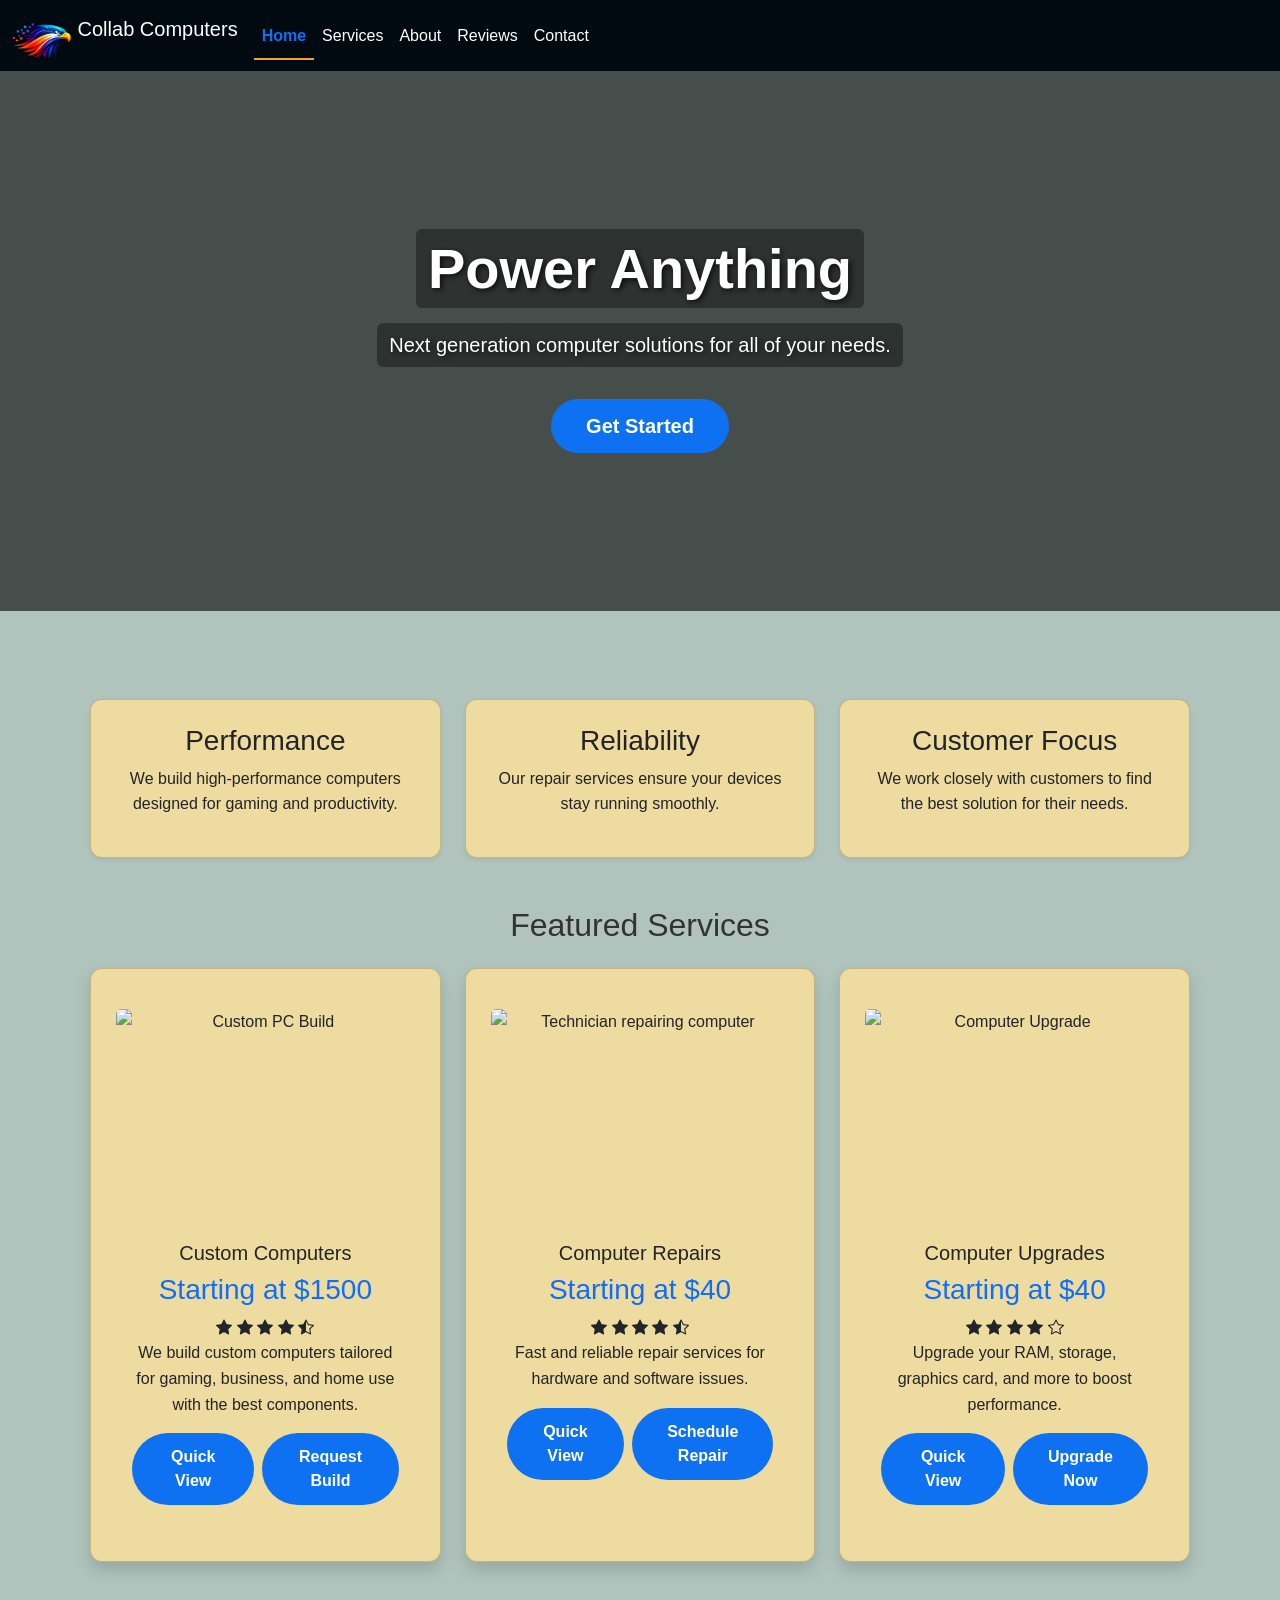
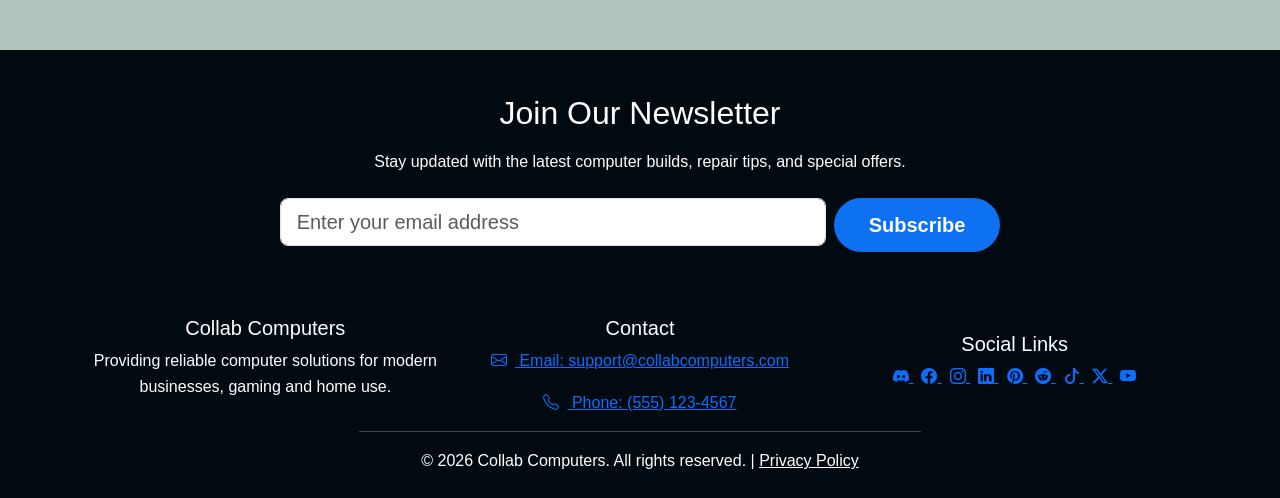
==== Capstones/Digital_Storefront/index.html @ e435ca6a "Eighteenth commit with star ratings added to each product." ====
<!DOCTYPE html>
<html lang="en">

<head>
    <meta charset="UTF-8">
    <meta name="viewport" content="width=device-width, initial-scale=1.0">
    <title>Collab Computers | Home</title>

    <!-- bootstrap link -->
    <link href="https://cdn.jsdelivr.net/npm/bootstrap@5.3.0/dist/css/bootstrap.min.css" rel="stylesheet">

    <!-- bootstrap icon link -->
    <link rel="stylesheet" href="https://cdn.jsdelivr.net/npm/bootstrap-icons@1.11.0/font/bootstrap-icons.css">

    <link rel="stylesheet" href="style.css">
</head>

<body>

    <header>
        <nav class="navbar navbar-expand-lg custom-navbar">
            <div class="container-fluid">
                <a class="navbar-brand"><img src="assets/images/falcon-head-logo.png" alt="Logo" width="60" height="40"
                        class="d-inline-block align-text-top"> Collab Computers</a>
                <button class="navbar-toggler" type="button" data-bs-toggle="collapse" data-bs-target="#navbarNav"
                    aria-controls="navbarNav" aria-expanded="false" aria-label="Toggle navigation">
                    <span class="navbar-toggler-icon"></span>
                </button>
                <div class="collapse navbar-collapse" id="navbarNav">
                    <ul class="navbar-nav">
                        <li class="nav-item">
                            <a class="nav-link active" aria-current="page" href="index.html">Home</a>
                        </li>
                        <li class="nav-item">
                            <a class="nav-link" href="services.html">Services</a>
                        </li>
                        <li class="nav-item">
                            <a class="nav-link" href="about.html">About</a>
                        </li>
                        <li class="nav-item">
                            <a class="nav-link" href="reviews.html">Reviews</a>
                        </li>
                        <li class="nav-item">
                            <a class="nav-link" href="contact.html">Contact</a>
                        </li>
                    </ul>
                </div>
            </div>
        </nav>

        <section class="hero d-flex align-items-center text-center text-white">
            <div class="container">
                <div class="row justify-content-center">
                    <div class="col-lg-8 custom-hero">
                        <h1 class="display-4 fw-bold">Power Anything</h1>
                        <p class="lead">
                            Next generation computer solutions for all of your needs.
                        </p>
                        <a href="services.html" class="btn btn-lg mt-3 hero-btn">
                            Get Started
                        </a>
                    </div>
                </div>
            </div>
        </section>
    </header>

    <main class="container">
        <section class="row g-4 mt-4">

            <div class="col-md-4">
                <div class="card h-100 shadow-sm text-center p-4">
                    <h3>Performance</h3>
                    <p>We build high-performance computers designed for gaming and productivity.</p>
                </div>
            </div>

            <div class="col-md-4">
                <div class="card h-100 shadow-sm text-center p-4">
                    <h3>Reliability</h3>
                    <p>Our repair services ensure your devices stay running smoothly.</p>
                </div>
            </div>

            <div class="col-md-4">
                <div class="card h-100 shadow-sm text-center p-4">
                    <h3>Customer Focus</h3>
                    <p>We work closely with customers to find the best solution for their needs.</p>
                </div>
            </div>

        </section>


        <!-- Featured Section -->
        <section class="featured-section text-center my-5">

            <h2 class="mb-4">Featured Services</h2>

            <div class="row g-4">

                <!-- Custom Computers -->
                <div class="col-md-4">
                    <div class="card h-100 shadow">

                        <img src="https://images.pexels.com/photos/6942359/pexels-photo-6942359.jpeg"
                            class="card-img-top" alt="Custom PC Build">

                        <div class="card-body text-dark">
                            <h5 class="card-title mt-3">Custom Computers</h5>

                            <h3 class="text-primary">Starting at $1500</h3>

                            <div class="text-dark">
                                <i class="bi bi-star-fill"></i>
                                <i class="bi bi-star-fill"></i>
                                <i class="bi bi-star-fill"></i>
                                <i class="bi bi-star-fill"></i>
                                <i class="bi bi-star-half"></i>
                            </div>

                            <p class="card-text">
                                We build custom computers tailored for gaming, business, and home use with the best
                                components.
                            </p>

                            <div class="d-flex justify-content-center gap-2">
                                <button class="btn btn-outline-secondary" data-bs-toggle="modal"
                                    data-bs-target="#quickViewPC">
                                    Quick View
                                </button>

                                <a href="contact.html" class="btn btn-primary">
                                    Request Build
                                </a>
                            </div>

                        </div>
                    </div>
                </div>

                <!-- Computer Repairs -->
                <div class="col-md-4">
                    <div class="card h-100 shadow">

                        <img src="https://images.pexels.com/photos/7639373/pexels-photo-7639373.jpeg"
                            class="card-img-top" alt="Technician repairing computer">

                        <div class="card-body text-center">

                            <h5 class="card-title mt-3">Computer Repairs</h5>

                            <h3 class="text-primary">Starting at $40</h3>

                            <div class="text-dark">
                                <i class="bi bi-star-fill"></i>
                                <i class="bi bi-star-fill"></i>
                                <i class="bi bi-star-fill"></i>
                                <i class="bi bi-star-fill"></i>
                                <i class="bi bi-star-half"></i>
                            </div>

                            <p class="card-text">
                                Fast and reliable repair services for hardware and software issues.
                            </p>

                            <div class="d-flex justify-content-center gap-2">
                                <button class="btn btn-outline-secondary" data-bs-toggle="modal"
                                    data-bs-target="#quickViewRepair">
                                    Quick View
                                </button>

                                <a href="contact.html" class="btn btn-primary">
                                    Schedule Repair
                                </a>
                            </div>

                        </div>
                    </div>
                </div>

                <!-- Computer Upgrades -->
                <div class="col-md-4">
                    <div class="card h-100 shadow">

                        <img src="https://images.pexels.com/photos/4316/technology-computer-chips-gigabyte.jpg"
                            class="card-img-top" alt="Computer Upgrade">

                        <div class="card-body text-center">

                            <h5 class="card-title mt-3">Computer Upgrades</h5>

                            <h3 class="text-primary">Starting at $40</h3>

                            <div class="text-dark">
                                <i class="bi bi-star-fill"></i>
                                <i class="bi bi-star-fill"></i>
                                <i class="bi bi-star-fill"></i>
                                <i class="bi bi-star-fill"></i>
                                <i class="bi bi-star"></i>
                            </div>

                            <p class="card-text">
                                Upgrade your RAM, storage, graphics card, and more to boost performance.
                            </p>

                            <div class="d-flex justify-content-center gap-2">

                                <button class="btn btn-outline-secondary" data-bs-toggle="modal"
                                    data-bs-target="#quickViewUpgrade">
                                    Quick View
                                </button>

                                <a href="contact.html" class="btn btn-primary">
                                    Upgrade Now
                                </a>

                            </div>

                        </div>
                    </div>
                </div>
        </section>
    </main>

    <footer class="footer text-white mt-auto">

        <section class="newsletter text-center mt-1">

            <div class="container">

                <h2 class="mb-3">Join Our Newsletter</h2>
                <p class="mb-4">
                    Stay updated with the latest computer builds, repair tips, and special offers.
                </p>

                <form class="row justify-content-center g-2">

                    <div class="col-md-6">
                        <input type="email" class="form-control form-control-lg" placeholder="Enter your email address"
                            required>
                    </div>

                    <div class="col-md-auto">
                        <button type="submit" class="btn btn-lg btn-primary">
                            Subscribe
                        </button>
                    </div>

                </form>

            </div>

        </section>


        <div class="container py-4 text-center">

            <div class="row justify-content-center">

                <div class="col-md-4">
                    <h5>Collab Computers</h5>
                    <p>Providing reliable computer solutions for modern businesses, gaming and home use.</p>
                </div>

                <div class="col-md-4">
                    <h5>Contact</h5>

                    <p>
                        <a href="mailto:support@collabcomputers.com">
                            <i class="bi-envelope"></i> Email: support@collabcomputers.com
                        </a>
                    </p>

                    <p>
                        <a href="tel:+15551234567" class="mb-0">
                            <i class="bi-telephone"></i> Phone: (555) 123-4567
                        </a>
                    </p>
                </div>

                <div class="col-md-4 mt-3">
                    <h5>Social Links</h5>

                    <a href="https://discord.com" target="_blank" class="me-2">
                        <i class="bi bi-discord"></i>
                    </a>

                    <a href="https://facebook.com" target="_blank" class="me-2">
                        <i class="bi bi-facebook"></i>
                    </a>

                    <a href="https://instagram.com" target="_blank" class="me-2">
                        <i class="bi bi-instagram"></i>
                    </a>

                    <a href="https://linkedin.com" target="_blank" class="me-2">
                        <i class="bi bi-linkedin"></i>
                    </a>

                    <a href="https://pinterest.com" target="_blank" class="me-2">
                        <i class="bi bi-pinterest"></i>
                    </a>

                    <a href="https://reddit.com" target="_blank" class="me-2">
                        <i class="bi bi-reddit"></i>
                    </a>

                    <a href="https://tiktok.com" target="_blank" class="me-2">
                        <i class="bi bi-tiktok"></i>
                    </a>

                    <a href="https://twitter.com" target="_blank" class="me-2">
                        <i class="bi bi-twitter-x"></i>
                    </a>

                    <a href="https://youtube.com" target="_blank">
                        <i class="bi bi-youtube"></i>
                    </a>
                </div>

                <hr class="border-light w-50 mx-auto">

                <p class="mb-0">
                    &copy; 2026 Collab Computers. All rights reserved.
                    | <a href="privacy-policy.html" class="text-white">Privacy Policy</a>
                </p>
            </div>
        </div>
    </footer>

    <!-- Quick View Modal Custom Builds-->
    <div class="modal fade" id="quickViewPC" tabindex="-1">
        <div class="modal-dialog modal-lg modal-dialog-centered">
            <div class="modal-content">

                <div class="modal-header">
                    <h5 class="modal-title">Custom Computer Build Services</h5>
                    <button type="button" class="btn-close" data-bs-dismiss="modal"></button>
                </div>

                <div class="modal-body">
                    <div class="row">

                        <div class="col-md-6">
                            <img src="https://images.pexels.com/photos/6942359/pexels-photo-6942359.jpeg"
                                class="img-fluid rounded" alt="Custom PC Build">
                        </div>

                        <div class="col-md-6">

                            <h4 class="text-primary">Starting at $1500</h4>

                            <p>
                                Our custom computers are built for gaming, business, streaming,
                                and high-performance workstations using premium components.
                            </p>

                            <ul>
                                <li>Intel or AMD processors</li>
                                <li>High-performance GPUs</li>
                                <li>Custom RGB cases</li>
                                <li>Fast SSD storage</li>
                            </ul>

                        </div>

                    </div>
                </div>

                <div class="modal-footer">
                    <a href="contact.html" class="btn btn-primary">Request Build</a>
                    <button class="btn btn-secondary" data-bs-dismiss="modal">Close</button>
                </div>

            </div>
        </div>
    </div>

    <!-- Quick View Modal Repairs -->
    <div class="modal fade" id="quickViewRepair" tabindex="-1">
        <div class="modal-dialog modal-lg modal-dialog-centered">
            <div class="modal-content">

                <div class="modal-header">
                    <h5 class="modal-title">Computer Repair Services</h5>
                    <button type="button" class="btn-close" data-bs-dismiss="modal"></button>
                </div>

                <div class="modal-body">
                    <div class="row">

                        <div class="col-md-6">
                            <img src="https://images.pexels.com/photos/7639373/pexels-photo-7639373.jpeg"
                                class="img-fluid rounded" alt="Technician repairing computer">
                        </div>

                        <div class="col-md-6">
                            <h4 class="text-primary">Starting at $40</h4>

                            <p>
                                Our technicians provide fast diagnostics and reliable repairs
                                for desktops and laptops.
                            </p>

                            <ul>
                                <li>Hardware repair</li>
                                <li>Software troubleshooting</li>
                                <li>Performance upgrades</li>
                                <li>System cleanup</li>
                            </ul>
                        </div>

                    </div>
                </div>

                <div class="modal-footer">
                    <a href="contact.html" class="btn btn-primary">Schedule Repair</a>
                    <button class="btn btn-secondary" data-bs-dismiss="modal">Close</button>
                </div>

            </div>
        </div>
    </div>

    <!-- Quick View Modal Upgrades -->
    <div class="modal fade" id="quickViewUpgrade" tabindex="-1">
        <div class="modal-dialog modal-lg modal-dialog-centered">
            <div class="modal-content">

                <div class="modal-header">
                    <h5 class="modal-title">Computer Upgrade Services</h5>
                    <button type="button" class="btn-close" data-bs-dismiss="modal"></button>
                </div>

                <div class="modal-body">
                    <div class="row">

                        <div class="col-md-6">
                            <img src="https://images.pexels.com/photos/4316/technology-computer-chips-gigabyte.jpg"
                                class="img-fluid rounded" alt="Computer Upgrade">
                        </div>

                        <div class="col-md-6">

                            <h4 class="text-primary">Starting at $40</h4>

                            <p>
                                Improve your computer's speed and performance with professional
                                hardware upgrades.
                            </p>

                            <ul>
                                <li>RAM upgrades for better multitasking</li>
                                <li>SSD installation for faster boot times</li>
                                <li>Graphics card upgrades for gaming</li>
                                <li>Cooling and performance improvements</li>
                            </ul>

                        </div>

                    </div>
                </div>

                <div class="modal-footer">
                    <a href="contact.html" class="btn btn-primary">Upgrade Now</a>
                    <button class="btn btn-secondary" data-bs-dismiss="modal">Close</button>
                </div>

            </div>
        </div>
    </div>

    <script src="https://cdn.jsdelivr.net/npm/bootstrap@5.3.0/dist/js/bootstrap.bundle.min.js"></script>
</body>

</html>
---- Capstones/Digital_Storefront/style.css ----
/* 1. CSS Variables - The "Theme" Controller */
:root {
    --primary-color: #020a11;    /* Navbar & Footer */
    --accent-color: #0e71f1;     /* Buttons & Highlights */
    --accent-color-2: #f5a328;   /* Buttons & Highlights */
    --bg-light: #b0c4bd;         /* Page Background */
    --card-bg: #eedb9f;          /* Card Background */
    --text-main: #333333;        /* General Text */
    --text-light: #ffffff;       /* Text on Dark Backgrounds */
    --container-width: 1100px;
}


/* 2. Reset & Base Styles */

* {
    margin: 0;
    padding: 0;
    box-sizing: border-box;
}

body {
    font-family: 'Segoe UI', Roboto, Helvetica, Arial, sans-serif;
    line-height: 1.6;
    background-color: var(--bg-light);
    color: var(--text-main);

    display: flex;
    flex-direction: column;
    min-height: 100vh;
}


/* 3. Navbar */

.custom-navbar {
    background-color: var(--primary-color); /* your navbar color */
}

/* Navbar text */
.custom-navbar .navbar-brand,
.custom-navbar .nav-link {
    color: var(--text-light);
}

/* Navigation layout */
.nav-links {
    list-style: none;
    display: flex;
}

.nav-links li {
    margin-left: 20px;
}

.nav-links a {
    color: #bdc3c7;
    text-decoration: none;
    font-weight: 500;
    transition: color 0.3s ease;
}

/* Link hover + active */
.nav-links a:hover,
.nav-links a.active {
    color: var(--text-light);
}

/* Dropdown menu */
.dropdown-menu {
    background-color: var(--text-light);   /* white background */
}

.dropdown-item {
    color: var(--text-main);               /* dark readable text */
}

.dropdown-item:hover {
    background-color: var(--bg-light);
}

/* Dropdown toggle */
.custom-navbar .dropdown-toggle {
    color: var(--text-light);
}

.custom-navbar .dropdown-toggle:hover {
    color: var(--accent-color);
}

.custom-navbar .dropdown-toggle.show {
    color: var(--accent-color);
}

/* Active nav link */
.custom-navbar .nav-link.active {
    color: var(--accent-color) !important;  /* changes the active page color */
    font-weight: 600;
}

/* Hover nav link */
.custom-navbar .nav-link:hover {
    color: var(--accent-color);             /*makes the hover color the same as the accent color */
}

/* Navbar toggle button */
.navbar-toggler {
    border-color: var(--text-light);
}

.navbar-toggler-icon {
    filter: invert(1);          /*inverts hamburger icon color */
}

/* Underline navbar links with fade effect */
.custom-navbar .nav-link {
    position: relative;
}

.custom-navbar .nav-link::after {
    content: "";
    position: absolute;
    width: 0%;
    height: 2px;
    bottom: -4px;
    left: 0;

    background-color: var(--accent-color-2);
    transition: width 0.3s ease;
}

.custom-navbar .nav-link:hover::after,
.custom-navbar .nav-link.active::after {
    width: 100%;
}


/* 4. Hero Section */

.hero {
    background:
        linear-gradient(rgba(0,0,0,0.6), rgba(0,0,0,0.6)),
        url('https://images.pexels.com/photos/1714208/pexels-photo-1714208.jpeg');

    background-size: cover;
    background-position: center;
    min-height: 60vh;
}

/* Hero heading */
.hero h1 {
    font-size: clamp(2rem, 5vw, 3.5rem);
    margin-bottom: 15px;

    display: inline-block;

    text-shadow: 2px 2px 6px rgba(0,0,0,0.8);

    /* Frosted glass backdrop */
    padding: 6px 12px;
    border-radius: 6px;
    background: rgba(0,0,0,0.35);
    backdrop-filter: blur(5px);
}

/* Hero paragraph */
.hero p {
    display: inline-block;

    text-shadow: 2px 2px 6px rgba(0,0,0,0.8);

    padding: 6px 12px;
    border-radius: 6px;
    background: rgba(0,0,0,0.35);
    backdrop-filter: blur(5px);
}

/* Hero layout */
.custom-hero {
    display: flex;
    flex-direction: column;
    align-items: center;
}


/* Buttons */

.hero-btn,
.btn {
    background-color: var(--accent-color);
    color: var(--text-light);

    border: none;
    padding: 12px 35px;
    border-radius: 50px;
    font-weight: bold;

    max-width: fit-content;
}

/* Button hover */
.hero-btn:hover,
.btn:hover {
    background-color: var(--accent-color-2);
    color: var(--text-main);

    transform: scale(1.05);         /* slightly enlarge button */
    transition: all 0.3s ease;      /*smooth out transition */
}


/* 5. Main Layout & Cards */

.container {
    flex: 1;

    width: 90%;
    max-width: var(--container-width);

    margin: 0 auto;
    padding: 40px 0;
}

/* Card grid layout */
.card-grid {
    display: grid;
    grid-template-columns: repeat(3, 1fr); /* 3 columns on desktop */

    gap: 30px;
    margin-top: -100px; /* Overlap effect */
}

/* Card styling */
.card {
    background: var(--card-bg);

    padding: 40px 25px;
    border-radius: 12px;

    text-align: center;

    box-shadow: 0 10px 30px rgba(0,0,0,0.08);
    transition: transform 0.3s ease;
}

/* Cards will now hover and enlarge slightly */
.card:not(.contact-card):hover {
    transform: translateY(-8px) scale(1.02);
    box-shadow: 0 15px 40px rgba(0,0,0,0.15);
}

/* Card images are now the same height */
.card-img-top{
    height:200px;
    object-fit:cover;
}

.modal-content {
    background-color: var(--card-bg);
    color: var(--primary-color);
}

/* 6. Footer */

.footer {
    background: var(--primary-color);
    color: var(--text-light);
    width: 100%;
}

.bi-envelope,
.bi-telephone {
    margin-right: 0.5rem;
}


/* 7. MEDIA QUERIES (The Responsive Magic) */

/* Tablet & Smaller Screens */
@media (max-width: 992px) {

    .card-grid {
        grid-template-columns: repeat(2, 1fr); /* Drop to 2 columns */
        margin-top: 20px; /* Remove overlap for cleaner mobile feel */
    }

}

/* Mobile Phones */
@media (max-width: 600px) {

    .navbar {
        flex-direction: column; /* Stack logo and links */
        gap: 10px;
    }

    .nav-links li {
        margin: 0 10px;
    }

    .card-grid {
        grid-template-columns: 1fr; /* 1 column on small phones */
    }

    .hero {
        height: 50vh;
    }

}
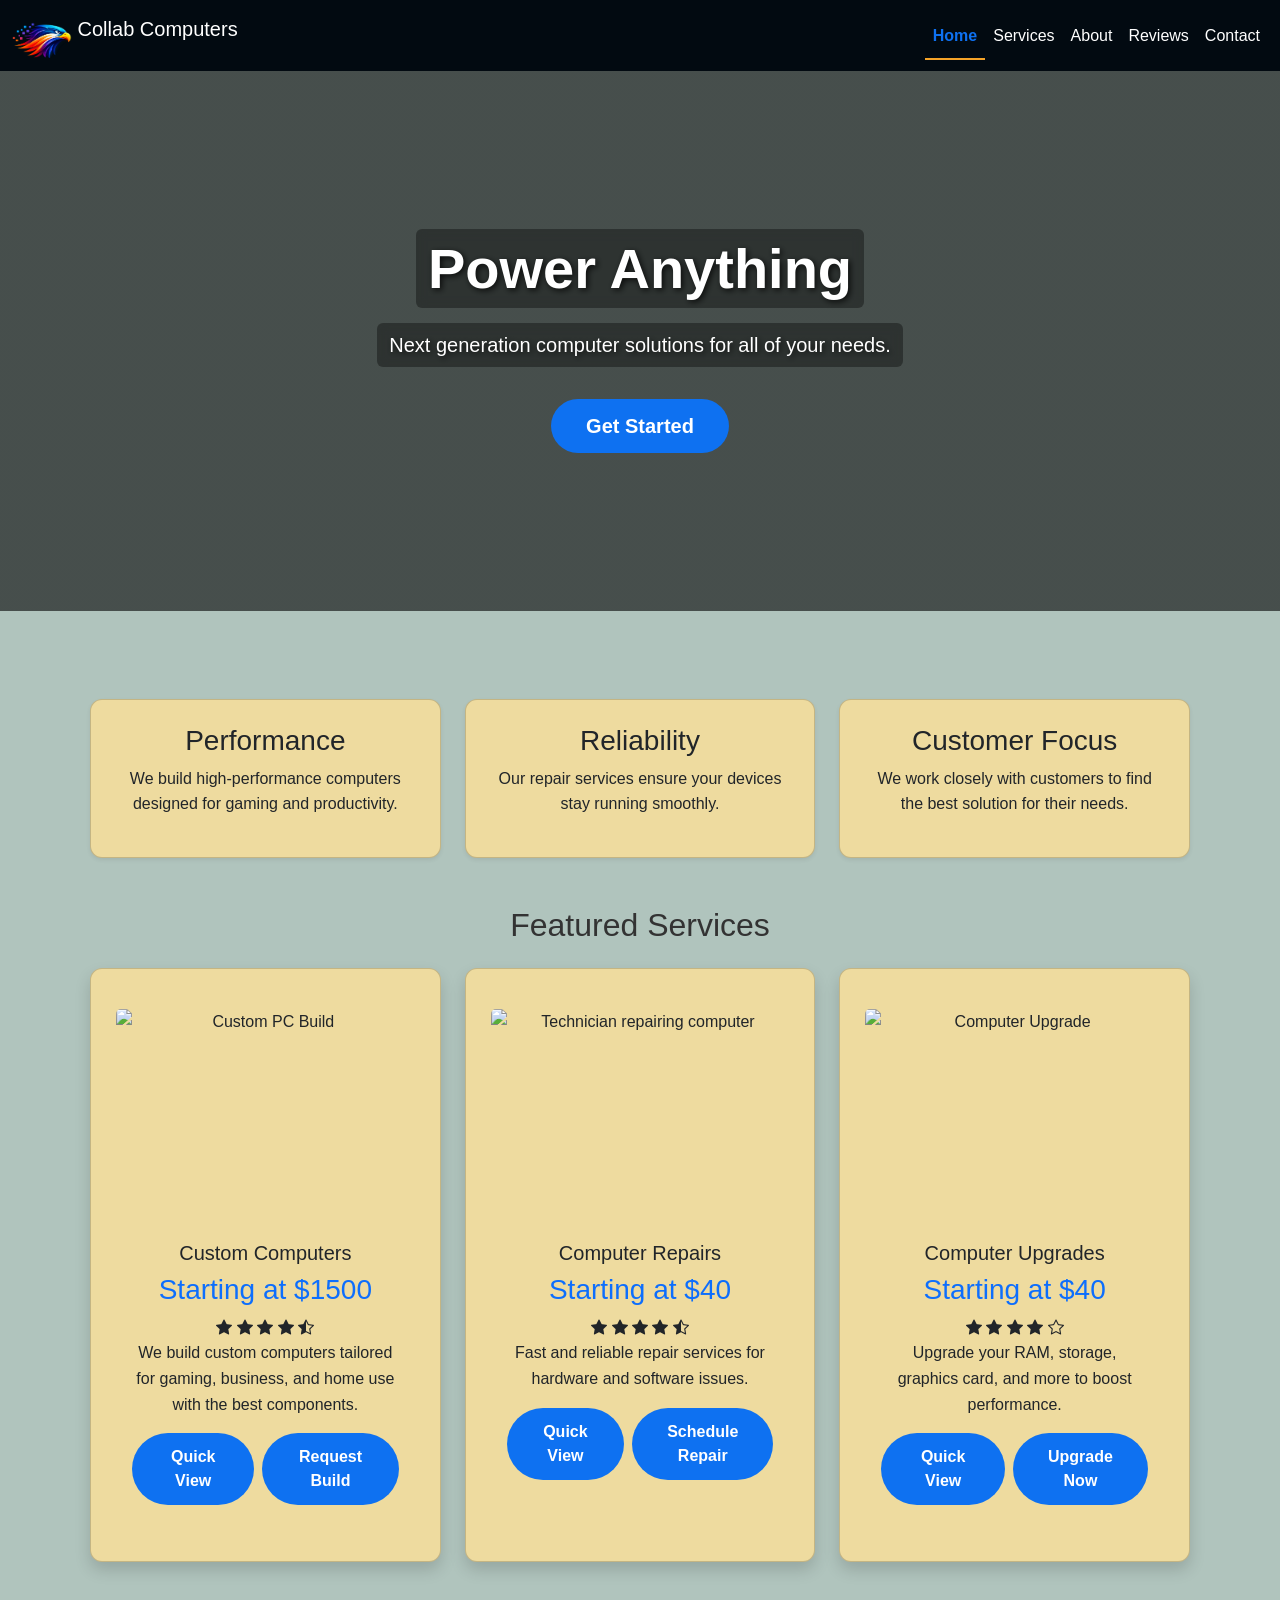
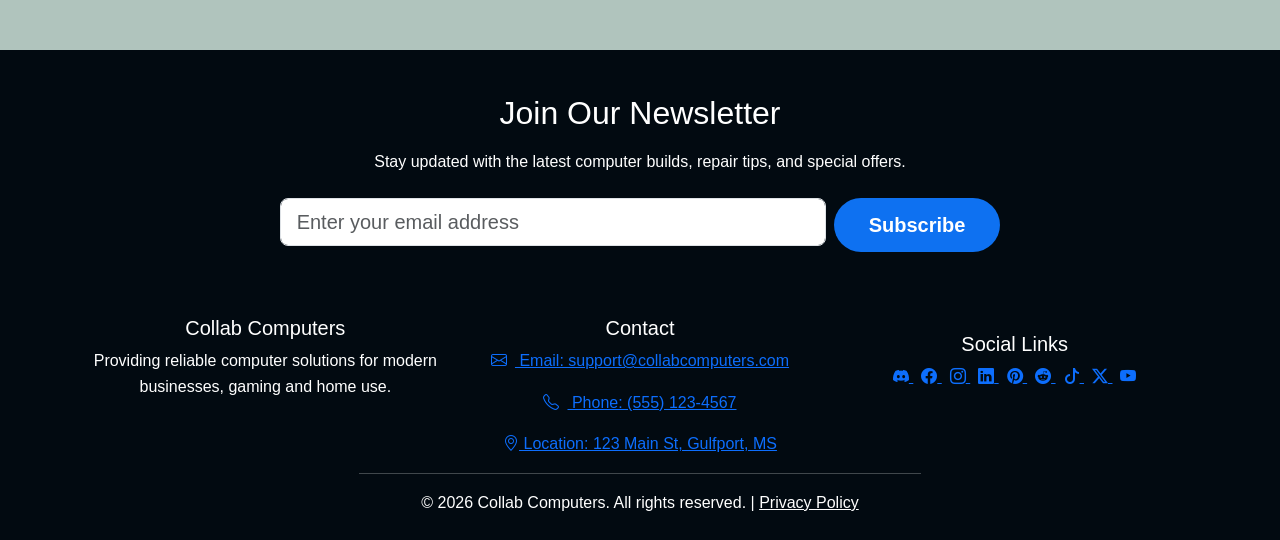
==== commit 9d7afeef: "Twenty-first commit with minor navbar improvements, location added to each footer, and mission state" ====
--- a/Capstones/Digital_Storefront/index.html
+++ b/Capstones/Digital_Storefront/index.html
@@ -20,14 +20,14 @@
     <header>
         <nav class="navbar navbar-expand-lg custom-navbar">
             <div class="container-fluid">
-                <a class="navbar-brand"><img src="assets/images/falcon-head-logo.png" alt="Logo" width="60" height="40"
-                        class="d-inline-block align-text-top"> Collab Computers</a>
+                <a class="navbar-brand" href="index.html"><img src="assets/images/falcon-head-logo.png" alt="Logo"
+                        width="60" height="40" class="d-inline-block align-text-top"> Collab Computers</a>
                 <button class="navbar-toggler" type="button" data-bs-toggle="collapse" data-bs-target="#navbarNav"
                     aria-controls="navbarNav" aria-expanded="false" aria-label="Toggle navigation">
                     <span class="navbar-toggler-icon"></span>
                 </button>
                 <div class="collapse navbar-collapse" id="navbarNav">
-                    <ul class="navbar-nav">
+                    <ul class="navbar-nav ms-auto">
                         <li class="nav-item">
                             <a class="nav-link active" aria-current="page" href="index.html">Home</a>
                         </li>
@@ -220,6 +220,7 @@
                         </div>
                     </div>
                 </div>
+            </div>
         </section>
     </main>
 
@@ -275,6 +276,12 @@
                     <p>
                         <a href="tel:+15551234567" class="mb-0">
                             <i class="bi-telephone"></i> Phone: (555) 123-4567
+                        </a>
+                    </p>
+
+                    <p>
+                        <a href="https://www.google.com/maps/place/Your+Location" target="_blank" class="location-link">
+                            <i class="bi bi-geo-alt"></i> Location: 123 Main St, Gulfport, MS
                         </a>
                     </p>
                 </div>
--- a/Capstones/Digital_Storefront/style.css
+++ b/Capstones/Digital_Storefront/style.css
@@ -145,6 +145,9 @@
     background-size: cover;
     background-position: center;
     min-height: 60vh;
+    min-height: 60dvh; /* modern fix for mobile browsers */
+    display: flex;
+    align-items: center;
 }
 
 /* Hero heading */
